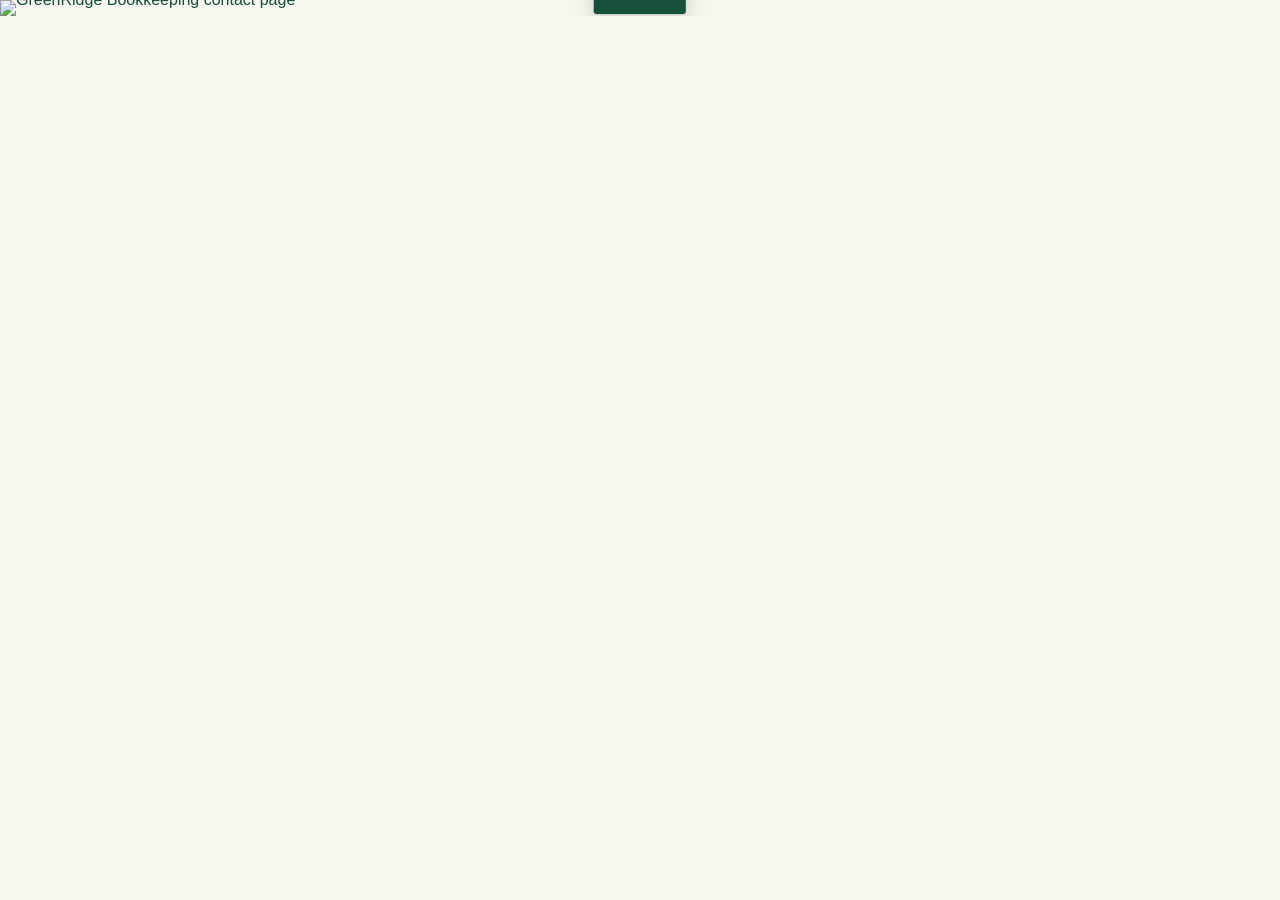
==== contact.html @ ad3761bb "Add files via upload" ====
<!DOCTYPE html>
<html lang="en">
<head>
  <meta charset="UTF-8">
  <meta name="viewport" content="width=device-width, initial-scale=1.0">
  <meta name="description" content="Contact GreenRidge Bookkeeping in Tucson, Arizona.">
  <title>Contact Us | GreenRidge Bookkeeping</title>
  <link rel="stylesheet" href="styles.css">
</head>
<body class="page page-contact">
  <main class="site-artwork" aria-label="GreenRidge Bookkeeping contact page">
    <img src="assets/greenridge-contact.png" alt="GreenRidge Bookkeeping contact page" class="page-image">
    <a class="home-link" href="index.html" aria-label="Return to GreenRidge Bookkeeping homepage">Home</a>
  </main>
</body>
</html>
---- styles.css ----
:root {
  --green: #164f3a;
  --cream: #f7f7ef;
}

* { box-sizing: border-box; }
html { scroll-behavior: smooth; }
body {
  margin: 0;
  background: var(--cream);
  color: var(--green);
  font-family: Arial, Helvetica, sans-serif;
}

.site-artwork {
  position: relative;
  width: 100%;
  max-width: 1600px;
  margin: 0 auto;
  line-height: 0;
  overflow: hidden;
}

.page-image {
  display: block;
  width: 100%;
  height: auto;
}

/* Navigation overlays keep the artwork itself unchanged. */
.contact-link,
.home-link {
  position: absolute;
  display: inline-flex;
  align-items: center;
  justify-content: center;
  min-height: 48px;
  padding: 0 24px;
  border: 1px solid rgba(255,255,255,.75);
  border-radius: 4px;
  background: var(--green);
  color: white;
  font-size: 16px;
  font-weight: 700;
  line-height: 1;
  text-decoration: none;
  box-shadow: 0 8px 22px rgba(0,0,0,.16);
  transition: transform .18s ease, background .18s ease;
}

.contact-link:hover,
.home-link:hover {
  transform: translateY(-2px);
  background: #0e3d2c;
}

/* Homepage: place the button in the dark contact section. */
.contact-link {
  left: 55%;
  top: 80.5%;
  transform: translate(-50%, -50%);
}
.contact-link:hover { transform: translate(-50%, calc(-50% - 2px)); }

/* Contact page: small return link near the lower CTA area. */
.home-link {
  left: 50%;
  bottom: 7.5%;
  transform: translateX(-50%);
}
.home-link:hover { transform: translate(-50%, -2px); }

@media (max-width: 700px) {
  .contact-link,
  .home-link {
    min-height: 40px;
    padding: 0 16px;
    font-size: 13px;
  }
}

@media (prefers-reduced-motion: reduce) {
  html { scroll-behavior: auto; }
  .contact-link, .home-link { transition: none; }
}
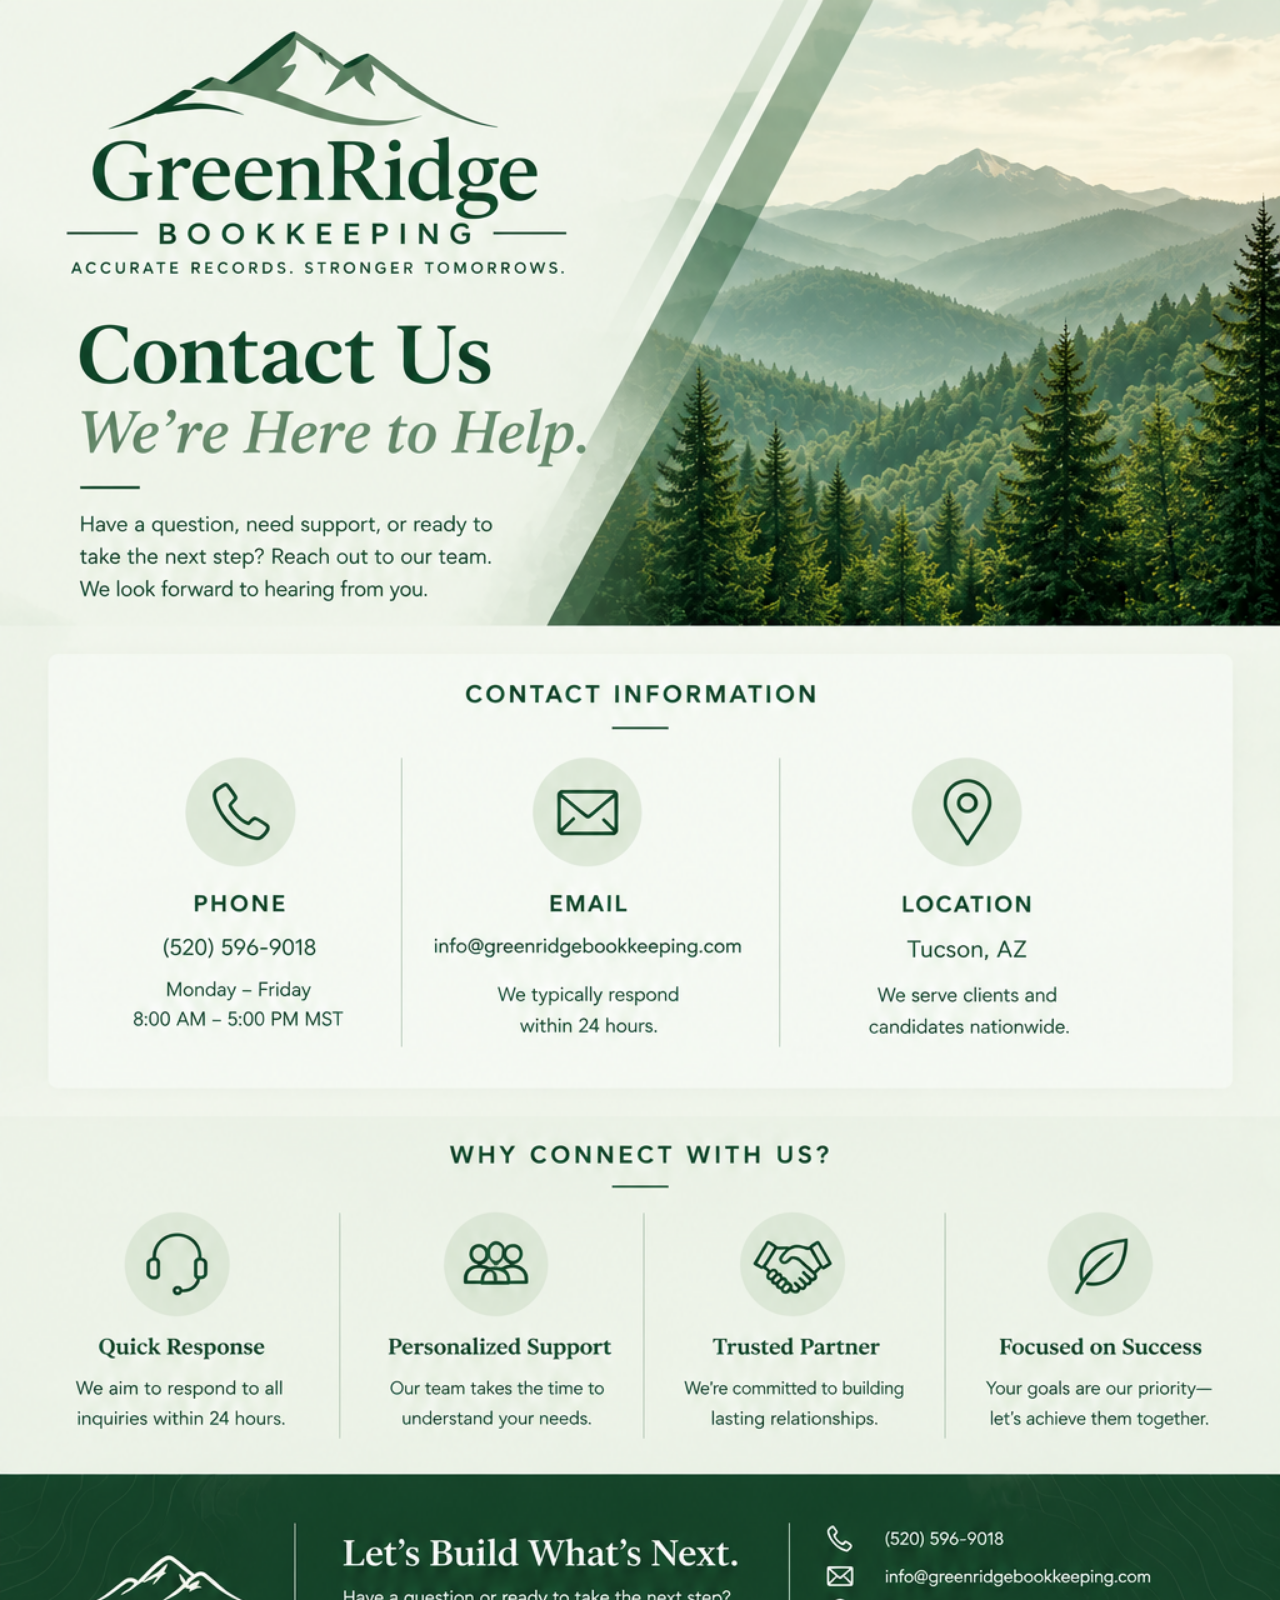
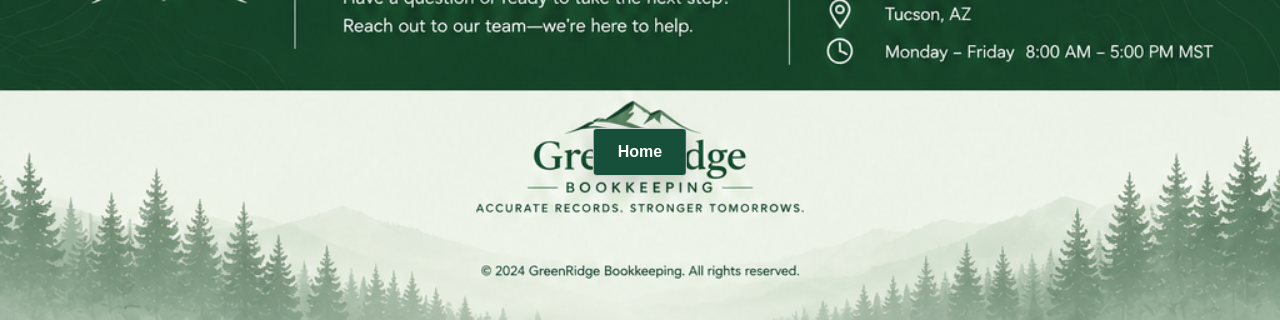
==== commit 33893bb0: "Fix image source in contact.html Updated image source path for contact page." ====
--- a/contact.html
+++ b/contact.html
@@ -9,7 +9,7 @@
 </head>
 <body class="page page-contact">
   <main class="site-artwork" aria-label="GreenRidge Bookkeeping contact page">
-    <img src="assets/greenridge-contact.png" alt="GreenRidge Bookkeeping contact page" class="page-image">
+    <img src="greenridge-contact.png" alt="GreenRidge Bookkeeping contact page" class="page-image">
     <a class="home-link" href="index.html" aria-label="Return to GreenRidge Bookkeeping homepage">Home</a>
   </main>
 </body>
--- a/styles.css
+++ b/styles.css
@@ -56,8 +56,8 @@
 
 /* Homepage: place the button in the dark contact section. */
 .contact-link {
-  left: 55%;
-  top: 80.5%;
+  left: 83%;
+  top: 75%;
   transform: translate(-50%, -50%);
 }
 .contact-link:hover { transform: translate(-50%, calc(-50% - 2px)); }
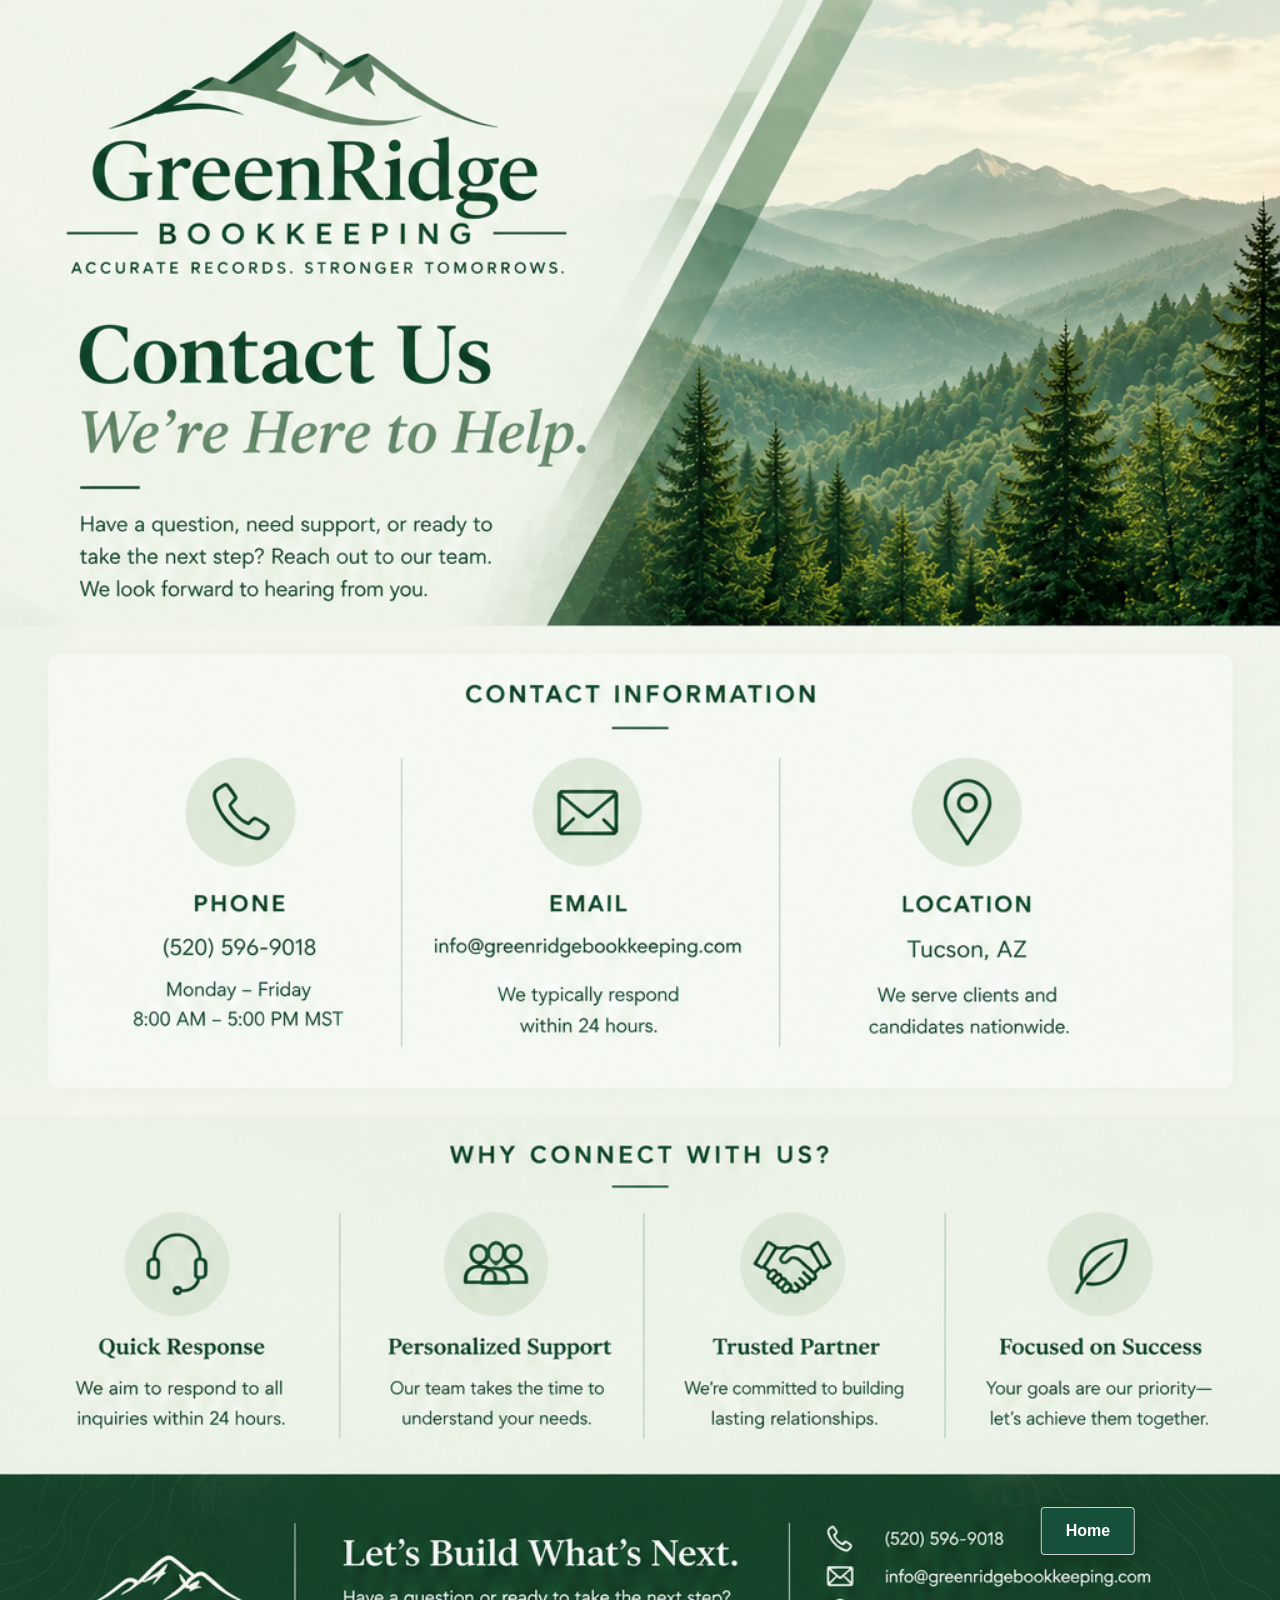
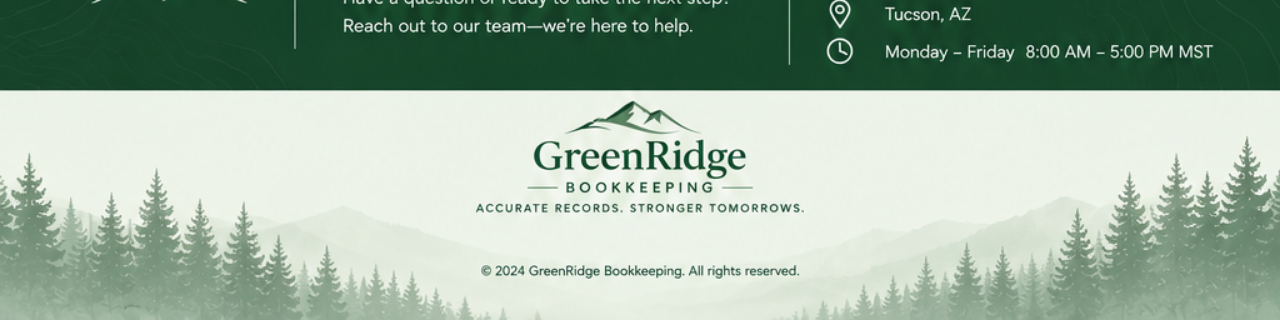
==== commit 54b98f44: "Fix image filename in contact.html" ====
--- a/contact.html
+++ b/contact.html
@@ -9,7 +9,7 @@
 </head>
 <body class="page page-contact">
   <main class="site-artwork" aria-label="GreenRidge Bookkeeping contact page">
-    <img src="greenridge-contact.png" alt="GreenRidge Bookkeeping contact page" class="page-image">
+    <img src="Greenridge-contact.png" alt="GreenRidge Bookkeeping contact page" class="page-image">
     <a class="home-link" href="index.html" aria-label="Return to GreenRidge Bookkeeping homepage">Home</a>
   </main>
 </body>
--- a/styles.css
+++ b/styles.css
@@ -57,15 +57,15 @@
 /* Homepage: place the button in the dark contact section. */
 .contact-link {
   left: 83%;
-  top: 75%;
+  top: 78%;
   transform: translate(-50%, -50%);
 }
 .contact-link:hover { transform: translate(-50%, calc(-50% - 2px)); }
 
 /* Contact page: small return link near the lower CTA area. */
 .home-link {
-  left: 50%;
-  bottom: 7.5%;
+  left: 85%;
+  bottom: 19%;
   transform: translateX(-50%);
 }
 .home-link:hover { transform: translate(-50%, -2px); }
